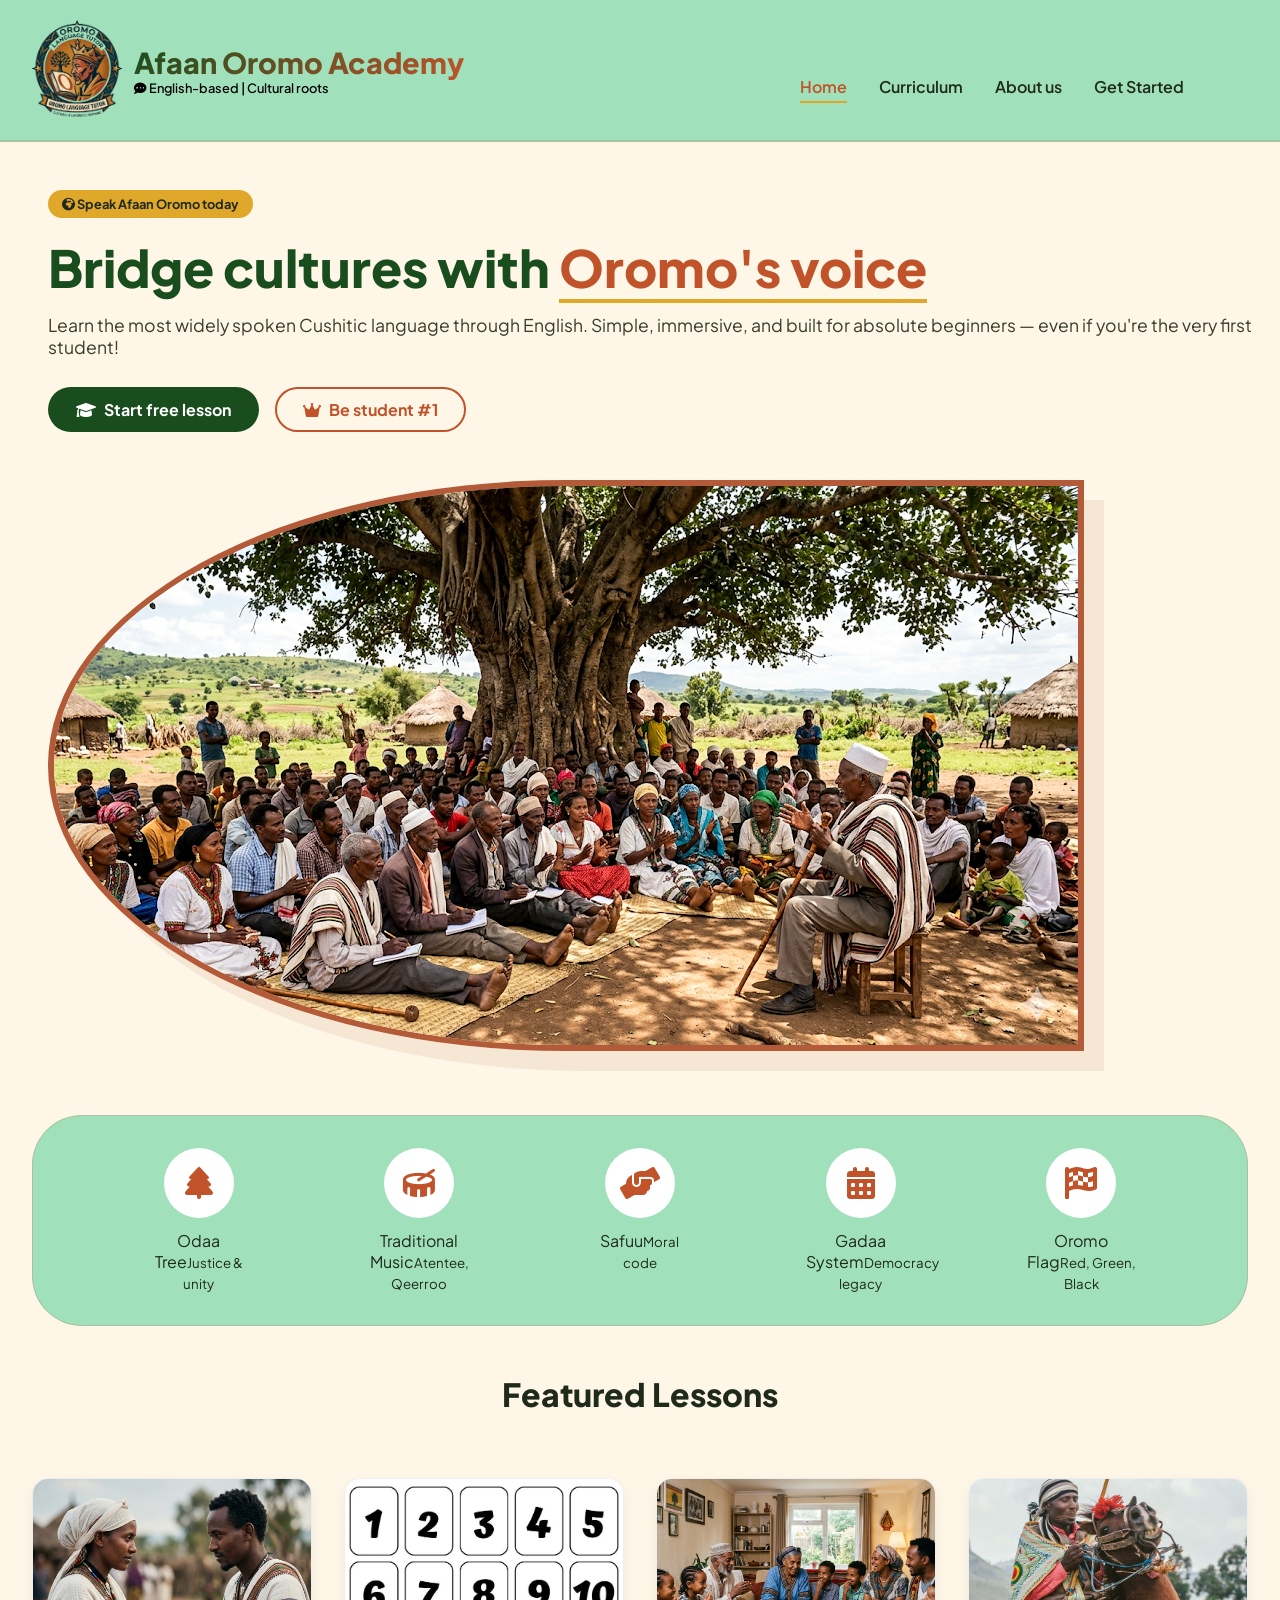
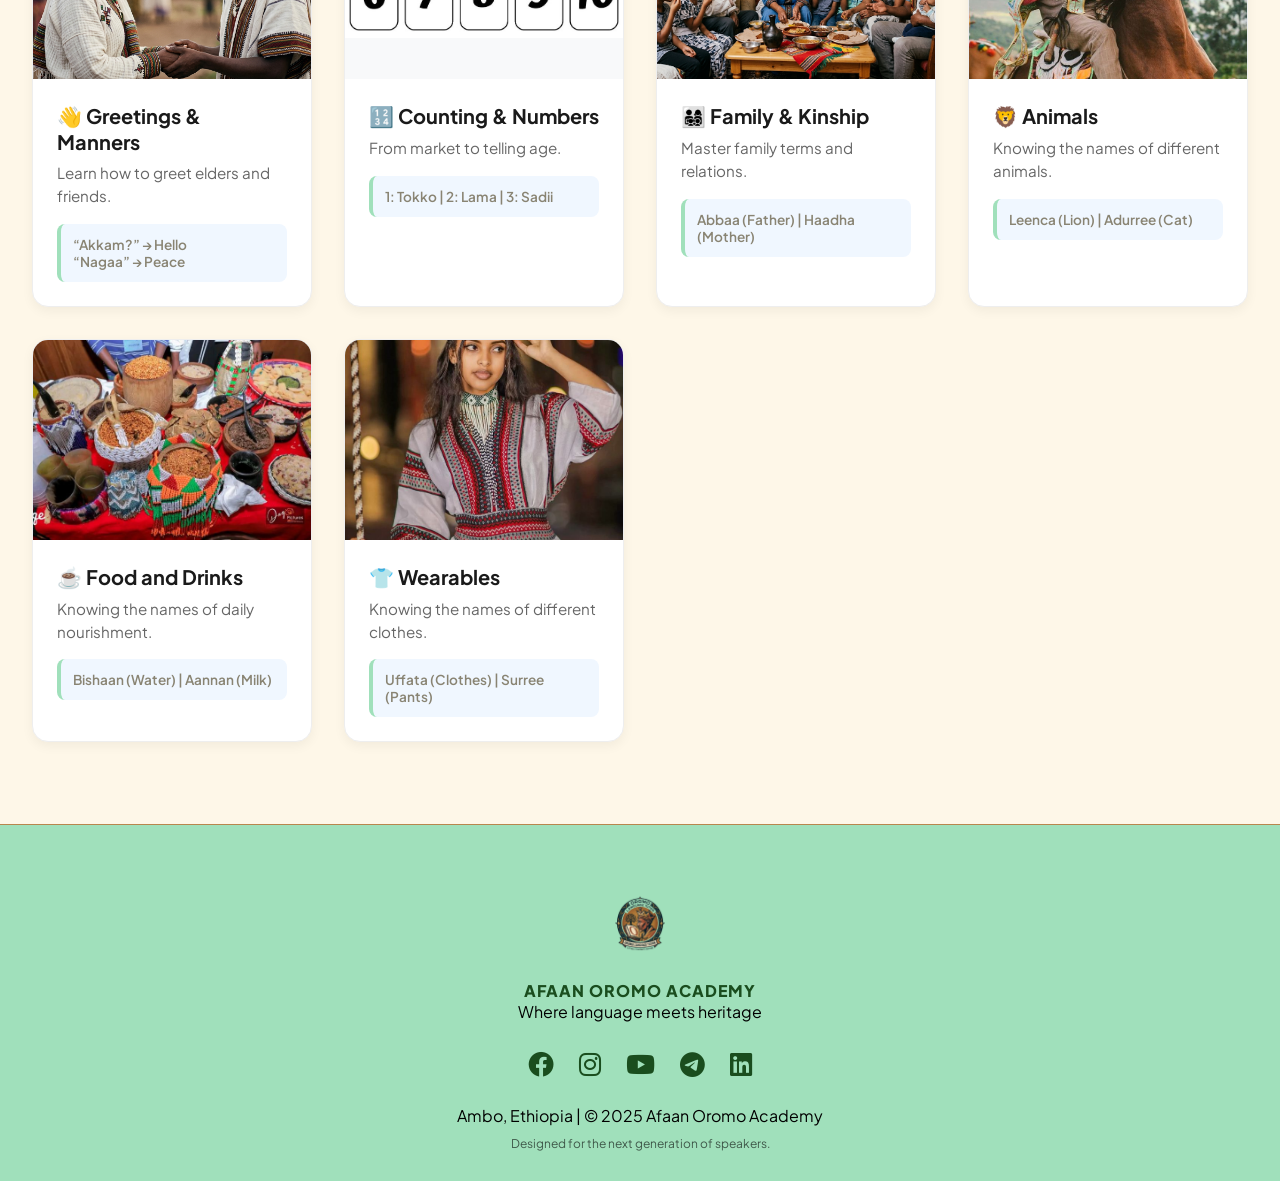
==== index.html @ 612c8646 "Add files via upload" ====
<!DOCTYPE html>
<html lang="en">
<head>
  <meta charset="UTF-8">
  <meta name="viewport" content="width=device-width, initial-scale=1.0, viewport-fit=cover">
  <title>Afaan Oromo Academy | Learn Oromo Language - Home</title>
  <link href="https://fonts.googleapis.com/css2?family=Plus+Jakarta+Sans:wght@300;400;500;600;700;800&display=swap" rel="stylesheet">
  <link rel="stylesheet" href="https://cdnjs.cloudflare.com/ajax/libs/font-awesome/6.0.0-beta3/css/all.min.css">
  <link rel="stylesheet" href="index1.css">
</head>
<body>
  <div class="container">
    <header>
      <div class="brand" onclick="location.href='index.html'">
        <div class="logo-container"><img src="gemni.png" alt="Logo"></div>
        <div><h1>Afaan Oromo Academy</h1><p><i class="fas fa-comment-dots"></i> English-based | Cultural roots</p></div>
      </div>
      <div class="nav-links">
        <a href="index.html" class="active">Home</a>
        <a href="curriculum.html">Curriculum</a>
        <a href="about.html">About us</a>
        <a href="getstarted.html">Get Started</a>
      </div>
    </header>

    <div class="hero-split">
      <div class="hero-text">
        <div class="hero-badge"><i class="fas fa-globe-africa"></i> Speak Afaan Oromo today</div>
        <h2>Bridge cultures with <span>Oromo's voice</span></h2>
        <p>Learn the most widely spoken Cushitic language through English. Simple, immersive, and built for absolute beginners — even if you're the very first student!</p>
        <div class="btn-group">
          <a href="curriculum.html" class="btn-primary"><i class="fas fa-graduation-cap"></i> Start free lesson</a>
          <a href="getstarted.html" class="btn-secondary"><i class="fas fa-crown"></i> Be student #1</a>
        </div>
      </div>
      <div class="hero-image">
       <img src="image (1).png" alt="Hero Image">
      </div>
    </div>

    <div class="identity-strip">
      <div class="identity-item"><div class="identity-icon"><i class="fas fa-tree"></i></div><span>Odaa Tree</span><small>Justice & unity</small></div>
      <div class="identity-item"><div class="identity-icon"><i class="fas fa-drum"></i></div><span>Traditional Music</span><small>Atentee, Qeerroo</small></div>
      <div class="identity-item"><div class="identity-icon"><i class="fas fa-hands-helping"></i></div><span>Safuu</span><small>Moral code</small></div>
      <div class="identity-item"><div class="identity-icon"><i class="fas fa-calendar-alt"></i></div><span>Gadaa System</span><small>Democracy legacy</small></div>
      <div class="identity-item"><div class="identity-icon"><i class="fas fa-flag-checkered"></i></div><span>Oromo Flag</span><small>Red, Green, Black</small></div>
    </div>

    <div class="section-title" style="font-size: 2rem; text-align: center; margin-top: 3rem; margin-bottom: 2rem; font-weight: 800;">Featured Lessons</div>
    
    <div class="courses-grid">
      <div class="course-tile">
        <div class="tile-img-container">
          <img src="greeting.png" alt="Greetings">
        </div>
        <div class="tile-content">
          <h4>👋 Greetings & Manners</h4>
          <p>Learn how to greet elders and friends.</p>
          <div class="phrase-preview">“Akkam?” → Hello<br>“Nagaa” → Peace</div>
        </div>
      </div>

      <div class="course-tile">
        <div class="tile-img-container">
          <div id="img"><img src="dawload.jpeg" alt="Numbers"></div>
        </div>
        <div class="tile-content">
          <h4>🔢 Counting & Numbers</h4>
          <p>From market to telling age.</p>
          <div class="phrase-preview">1: Tokko | 2: Lama | 3: Sadii</div>
        </div>
      </div>

      <div class="course-tile">
        <div class="tile-img-container">
          <img src="image.png" alt="Family">
        </div>
        <div class="tile-content">
          <h4>👨‍👩‍👧‍👦 Family & Kinship</h4>
          <p>Master family terms and relations.</p>
          <div class="phrase-preview">Abbaa (Father) | Haadha (Mother)</div>
        </div>
      </div>

      <div class="course-tile">
        <div class="tile-img-container">
          <img src="horse.jpeg" alt="Animals">
        </div>
        <div class="tile-content">
          <h4>🦁 Animals</h4>
          <p>Knowing the names of different animals.</p>
          <div class="phrase-preview">Leenca (Lion) | Adurree (Cat)</div>
        </div>
      </div>

      <div class="course-tile">
        <div class="tile-img-container">
          <img src="foods.jpeg" alt="Food">
        </div>
        <div class="tile-content">
          <h4>☕ Food and Drinks</h4>
          <p>Knowing the names of daily nourishment.</p>
          <div class="phrase-preview">Bishaan (Water) | Aannan (Milk)</div>
        </div>
      </div>

      <div class="course-tile">
        <div class="tile-img-container">
          <img src="Ethiopia.jpeg" alt="Wearables">
        </div>
        <div class="tile-content">
          <h4>👕 Wearables</h4>
          <p>Knowing the names of different clothes.</p>
          <div class="phrase-preview">Uffata (Clothes) | Surree (Pants)</div>
        </div>
      </div>
    </div>
  </div>

  <footer>
   <div class="container">
      <img src="gemni.png" alt="Logo" class="footer-logo">
      <p style="font-weight: 800; color: var(--oro-forest); letter-spacing: 1px;">AFAAN OROMO ACADEMY</p>
      <p>Where language meets heritage</p>

      <div class="social-links">
        <a href="www.facebook.com" aria-label="Facebook"><i class="fab fa-facebook"></i></a>
        <a href="www.instagram.com" aria-label="Instagram"><i class="fab fa-instagram"></i></a>
        <a href="www.youtube.com" aria-label="YouTube"><i class="fab fa-youtube"></i></a>
        <a href="www.telgram.org" aria-label="Telegram"><i class="fab fa-telegram"></i></a>
        <a href="www.linkiden.com" aria-label="LinkedIn"><i class="fab fa-linkedin"></i></a>
      </div>

      <div class="footer-info">
        <p>Ambo, Ethiopia | &copy; 2025 Afaan Oromo Academy</p>
        <p style="font-size: 0.75rem; margin-top: 10px; opacity: 0.6;">Designed for the next generation of speakers.</p>
      </div>
    </div>
  </footer>
</body>
</html>
---- index1.css ----
* {
      margin: 0;
      padding: 0;
      box-sizing: border-box;
    }

    body {
      font-family: 'Plus Jakarta Sans', sans-serif;
      background: #FEF7E8;
      color: #1F2A1B;
      overflow-x: hidden;
    
    }

    :root {
      --oro-forest: #1A4D1E;
      --oro-terra: #C1532B;
      --oro-ebony: #1F2A1B;
      --oro-sand: #F2E5C2;
      --oro-gold: #E0A82B;
      --oro-cream: #FFF6EA;
    }

    .container {
      margin: 0 auto;
      position: relative;
      z-index: 2;
    }

    header {

       background: #a0e0bb;
      display: flex;
      justify-content: space-between;
      align-items: center;
      flex-wrap: wrap;
      padding:  0 2rem;
      gap: 1rem;
      border-bottom: 2px solid rgba(193, 83, 43, 0.2);
    }

    .brand {
      display: flex;
      align-items: center;
      gap: 12px;
      cursor: pointer;
    }
     .logo-container img {
     width:90px;
   }
    .brand h1 {
      font-size: 1.8rem;
      font-weight: 800;
      background: linear-gradient(135deg, var(--oro-forest), var(--oro-terra));
      background-clip: text;
      -webkit-background-clip: text;
      color: transparent;
    }

    .brand p {
      font-size: 0.8rem;
      font-weight: 550;
      color: black;
    }

    .nav-links {
      display: flex;
      gap: 2rem;
      padding-top:2.5rem;
      padding-right: 4rem;
    }

    .nav-links a {
      text-decoration: none;
      font-weight: 600;
      color: var(--oro-ebony);
      transition: 0.2s;
      padding-bottom: 4px;
    }

    .nav-links a:hover, .nav-links a.active {
      border-bottom: 2px solid var(--oro-gold);
      color: var(--oro-terra);
    }

    .hero-split {
      padding: 0rem 0rem 0rem 3rem;
      display: flex;
      flex-wrap: wrap;
      align-items: center;
      gap: 3rem;
      margin: 3rem 0 4rem;
    }

    .hero-text {
      flex: 1;
    }

    .hero-badge {
      background: var(--oro-gold);
      color: #1F2A1B;
      display: inline-block;
      padding: 6px 14px;
      border-radius: 40px;
      font-size: 0.8rem;
      font-weight: 700;
      margin-bottom: 1.2rem;
    }

    .hero-text h2 {
      font-size: 3.2rem;
      line-height: 1.2;
      font-weight: 800;
      color: var(--oro-forest);
      margin-bottom: 1rem;
    }

    .hero-text h2 span {
      color: var(--oro-terra);
      border-bottom: 4px solid var(--oro-gold);
    }

    .hero-text p {
      font-size: 1.1rem;
      color: #3a3c2c;
      margin: 1rem 0 1.8rem;
    }

   .hero-image {
  /* Use a smoother organic shape instead of a perfect oval */
  border-radius: 50% 0% 0% 50% / 50% 0% 0% 50%;
  overflow: hidden;
  border: 6px solid #b35a38; /* The reddish-brown from your logo */
  box-shadow: 20px 20px 0px rgba(179, 90, 56, 0.1); /* Subtle depth */
  transition: all 0.5s ease;
  
}

.hero-image img {
 filter: saturate(1.1) contrast(1.05); /* Makes the colors "pop" more */
  width: 100%;
  height: auto;
  display: block;
}

    .btn-group {
      display: flex;
      gap: 1rem;
      flex-wrap: wrap;
    }

    .btn-primary {
      background: var(--oro-forest);
      border: none;
      padding: 12px 28px;
      border-radius: 60px;
      font-weight: 700;
      color: white;
      cursor: pointer;
      transition: all 0.25s;
      display: inline-flex;
      align-items: center;
      gap: 8px;
      text-decoration: none;
    }

    .btn-primary:hover {
      background: #0e3a12;
      transform: translateY(-3px);
    }

    .btn-secondary {
      background: transparent;
      border: 2px solid var(--oro-terra);
      padding: 10px 26px;
      border-radius: 60px;
      font-weight: 700;
      color: var(--oro-terra);
      cursor: pointer;
      transition: 0.2s;
      text-decoration: none;
      display: inline-flex;
      align-items: center;
      gap: 8px;
    }

    .btn-secondary:hover {
      background: var(--oro-terra);
      color: white;
    }

    .identity-strip {
      background:#a0e0bb;
      border-radius: 50px;
      padding: 2rem 1.5rem;
      margin: 2rem 2rem;
      display: flex;
      flex-wrap: wrap;
      justify-content: space-evenly;
      gap: 1.5rem;
      border: 1px solid rgba(193,83,43,0.2);
    }

    .identity-item {
      text-align: center;
      width: 110px;
    }

    .identity-icon {
      background: white;
      width: 70px;
      height: 70px;
      margin: 0 auto 12px;
      display: flex;
      align-items: center;
      justify-content: center;
      border-radius: 50%;
      font-size: 2rem;
      color: var(--oro-terra);
    }
    .pioneer-badge {
      background: var(--oro-gold);
      color: #1F2A1B;
      padding: 6px 18px;
      border-radius: 50px;
      font-weight: bold;
      display: inline-block;
      margin-top: 1rem;
    }
.courses-grid {
  display: grid;
  grid-template-columns: repeat(auto-fit, minmax(280px, 1fr));
  gap: 2rem;
  padding: 2rem;
}
.course-tile {
  background: #ffffff;
  border-radius: 16px;
  overflow: hidden;
  display: flex;
  flex-direction: column;
  transition: transform 0.3s ease, box-shadow 0.3s ease;
  border: 1px solid #eee;
  box-shadow: 0 4px 12px rgba(0, 0, 0, 0.05);
  cursor: pointer;
}
.course-tile:hover {
  transform: translateY(-8px);
  box-shadow: 0 12px 24px rgba(0, 0, 0, 0.15);
}
.tile-img-container {
  background-size: cover;
  width: 100%;
  height: 200px; /* Fixed height for uniformity */
  overflow: hidden;
  background-color: #f8f9fa;
}

.tile-img-container img {
  width: 100%;
  height: 100%;
  object-fit: cover; 
  transition: transform 0.5s ease;
}

.course-tile:hover .tile-img-container img {
  transform: scale(1.1); 
}
.tile-content {
  padding: 1.5rem;
  flex-grow: 1;
}

.tile-content h4 {
  margin: 0 0 0.5rem 0;
  font-size: 1.25rem;
  color: #1a1a1a;
  font-weight: 700;
}

.tile-content p {
  color: #666;
  font-size: 0.95rem;
  line-height: 1.5;
  margin-bottom: 1rem;
}
.phrase-preview {
  background: #f0f7ff;
  color: #898473;
  padding: 0.75rem;
  border-radius: 8px;
  font-size: 0.85rem;
  font-weight: 600;
  border-left: 4px solid  #a0e0bb;
}
    .community-note {
      background: var(--oro-ebony);
      border-radius: 48px;
      padding: 2.5rem;
      margin: 3rem 0;
      color: #FEF2DF;
      text-align: center;
    }

    .flag-bar {
      display: flex;
      justify-content: flex;
      gap: 12px;
      margin-top: 1.5rem;
    }

    .flag-piece {
      width: 55px;
      height: 12px;
      border-radius: 20px;
    }

     footer {
  background:#a0e0bb;
  color: #000000;
  text-align: center;
  padding: 2rem;
  border-top: 2px solid var(--oro-gold);
  margin-top: 2rem;
}

   footer {
  background-color: #a0e0bb;
  padding: 60px 20px 30px;
  text-align: center;
  border-top: 1px solid #b8864d;
  margin-top: 50px;
}

.footer-content {
  max-width: 800px;
  margin: 0 auto;
}

.footer-logo {
  width: 50px;
  height: auto;
  margin-bottom: 15px;
  filter: grayscale(20%); /* Softens the logo for the footer */
}

.footer-brand-name {
  font-weight: 800;
  color: var(--oro-forest, #1F2A1B);
  letter-spacing: 1px;
  text-transform: uppercase;
  margin-bottom: 5px;
}

.footer-tagline {
  font-size: 0.95rem;
  color: #555555;
  margin-bottom: 25px;
}

/* Social Media Section */
.social-links {
  margin: 25px 0;
  display: flex;
  justify-content: center;
  gap: 25px; /* Space between icons */
}

.social-links a {
  color: var(--oro-forest, #1F2A1B);
  font-size: 1.6rem;
  transition: all 0.3s ease;
  text-decoration: none;
}

/* Hover Effects */
.social-links a:hover {
  color: var(--oro-terra, #8B4513);
  transform: translateY(-5px); /* Lift effect */
}

/* Bottom Copyright Section */
.footer-bottom {
  margin-top: 30px;
  padding-top: 20px;
  border-top: 1px solid #c2a17b;
  font-size: 0.85rem;
  color: #888888;
}
.footer-location {
  display: flex;
  align-items: center;
  justify-content: center;
  gap: 5px;
  margin-bottom: 10px;
}

/* Responsive adjustments */
@media (max-width: 480px) {
  .social-links {
    gap: 15px;
  }
  
  .social-links a {
    font-size: 1.3rem;
  }
}
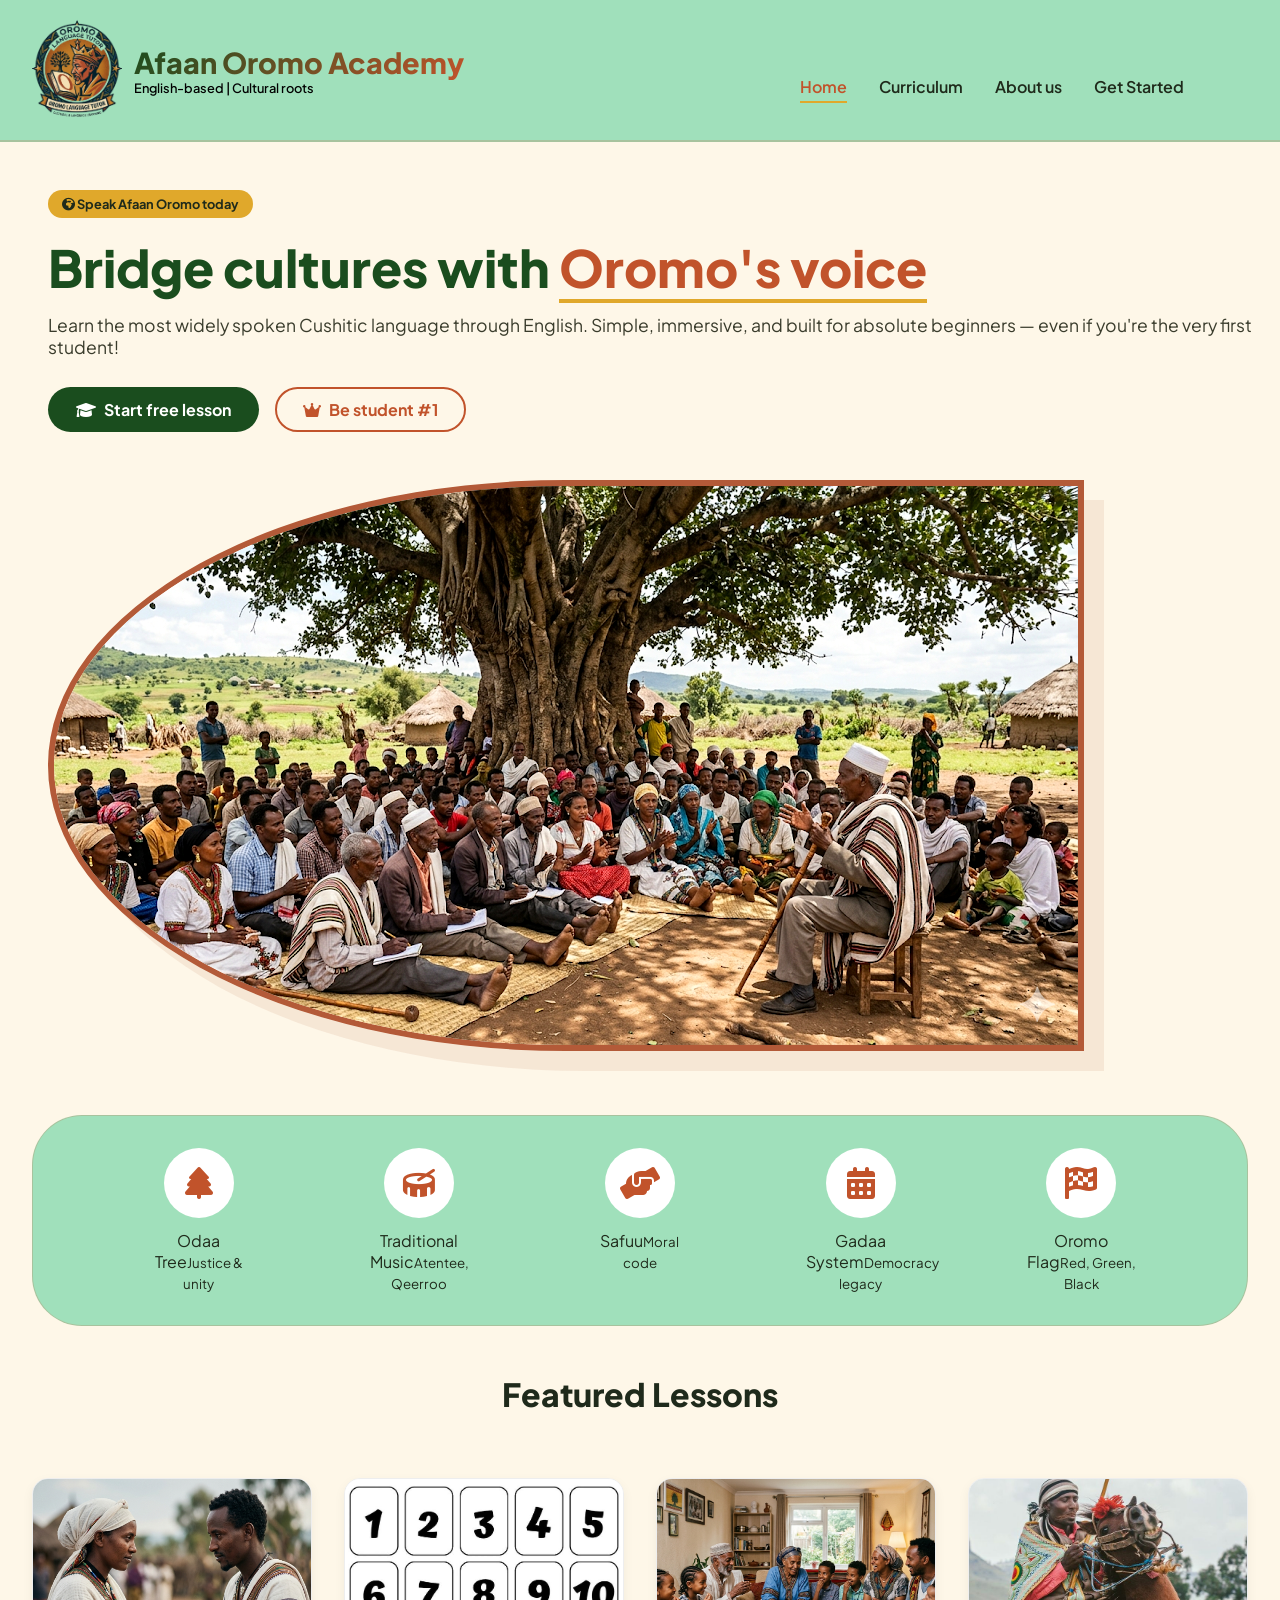
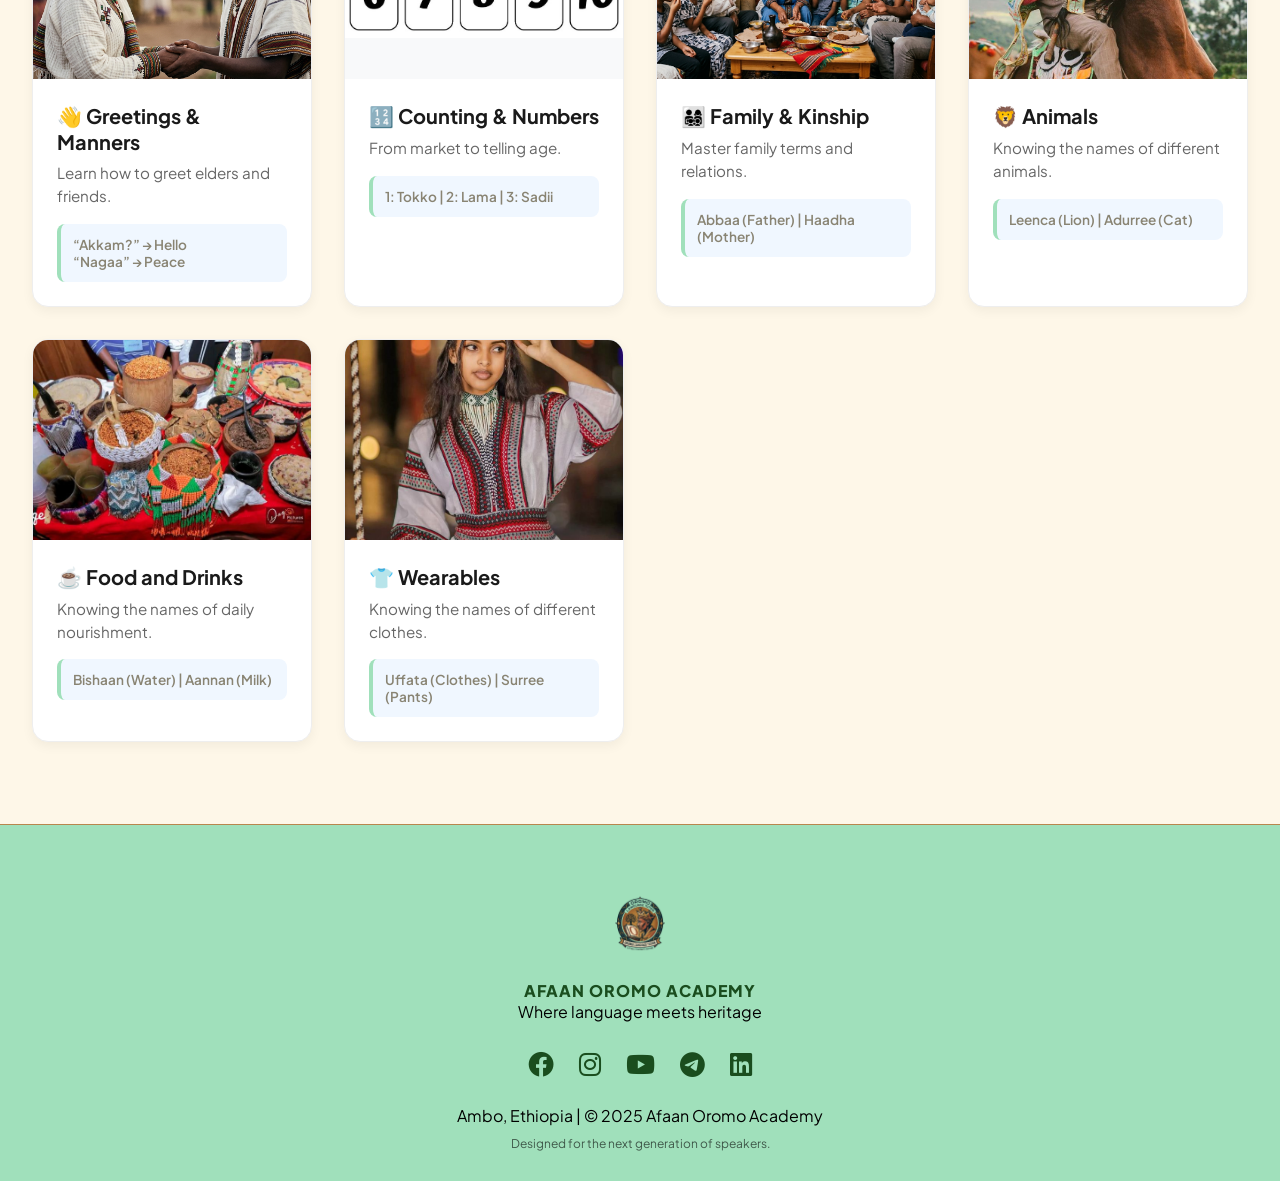
==== commit 529a1168: "Update index.html" ====
--- a/index.html
+++ b/index.html
@@ -13,7 +13,7 @@
     <header>
       <div class="brand" onclick="location.href='index.html'">
         <div class="logo-container"><img src="gemni.png" alt="Logo"></div>
-        <div><h1>Afaan Oromo Academy</h1><p><i class="fas fa-comment-dots"></i> English-based | Cultural roots</p></div>
+        <div><h1>Afaan Oromo Academy</h1><p> English-based | Cultural roots</p></div>
       </div>
       <div class="nav-links">
         <a href="index.html" class="active">Home</a>
@@ -138,4 +138,4 @@
     </div>
   </footer>
 </body>
-</html>+</html>
